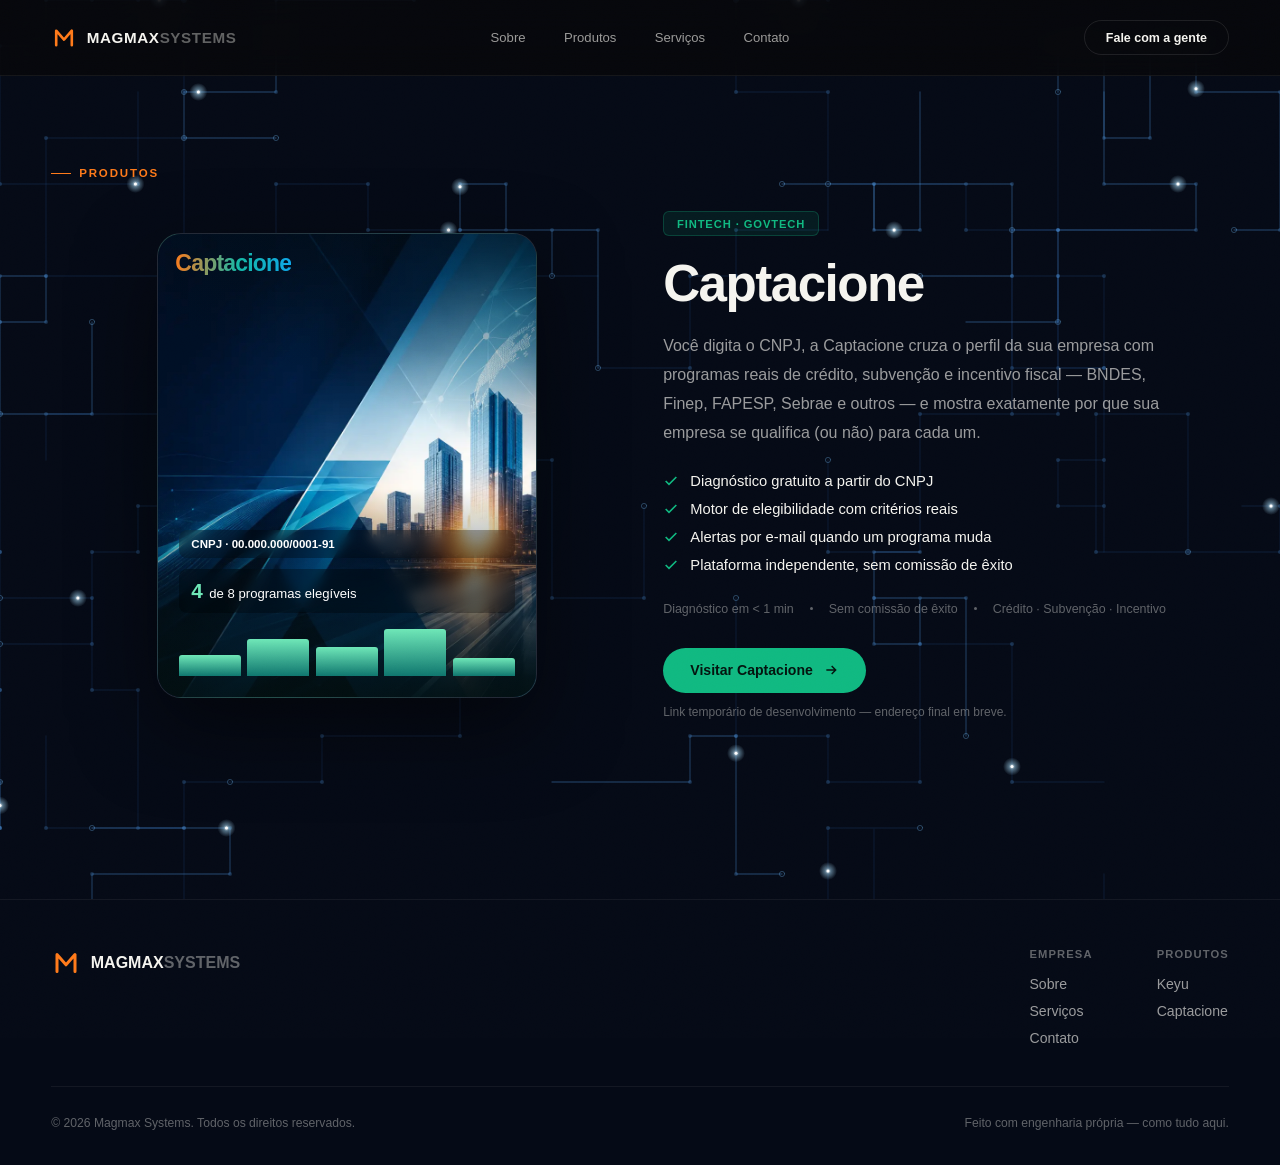
==== captacione.html @ 91e0796e "Adiciona camada de segurança: CSP e Referrer-Policy Content-Security-Policy restringe scripts/estilo" ====
<!DOCTYPE html>
<html lang="pt-BR">
<head>
<meta charset="UTF-8" />
<meta name="viewport" content="width=device-width, initial-scale=1.0" />
<title>Captacione — Magmax Systems</title>
<meta name="description" content="Captacione: descubra quanto dinheiro público sua empresa pode acessar a partir do CNPJ. Criada e operada pela Magmax Systems." />
<meta name="theme-color" content="#050a16" />
<meta http-equiv="Content-Security-Policy" content="default-src 'self'; script-src 'self'; style-src 'self' 'unsafe-inline' https://fonts.googleapis.com; font-src https://fonts.gstatic.com; img-src 'self' https://picsum.photos https://fastly.picsum.photos data:; connect-src 'self'; base-uri 'self'; object-src 'none'" />
<meta name="referrer" content="strict-origin-when-cross-origin" />
<link rel="canonical" href="https://magmax.dev.br/captacione.html" />

<meta property="og:type" content="website" />
<meta property="og:site_name" content="Magmax Systems" />
<meta property="og:locale" content="pt_BR" />
<meta property="og:url" content="https://magmax.dev.br/captacione.html" />
<meta property="og:title" content="Captacione — Magmax Systems" />
<meta property="og:description" content="Captacione: descubra quanto dinheiro público sua empresa pode acessar a partir do CNPJ. Criada e operada pela Magmax Systems." />
<meta property="og:image" content="https://magmax.dev.br/assets/hero-bg.webp" />
<meta name="twitter:card" content="summary_large_image" />

<link rel="icon" href="data:image/svg+xml,%3Csvg xmlns='http://www.w3.org/2000/svg' viewBox='0 0 100 100'%3E%3Crect width='100' height='100' rx='20' fill='%2308080a'/%3E%3Cpath d='M20 78V22l30 34 30-34v56' stroke='%23ff7a1a' stroke-width='9' fill='none' stroke-linecap='round' stroke-linejoin='round'/%3E%3C/svg%3E" />

<link rel="preconnect" href="https://fonts.googleapis.com" />
<link rel="preconnect" href="https://fonts.gstatic.com" crossorigin />
<link href="https://fonts.googleapis.com/css2?family=Inter:wght@300;400;500;600;700&family=Sora:wght@500;600;700;800;900&display=swap" rel="stylesheet" />

<link rel="stylesheet" href="css/style.css" />
</head>
<body>

<canvas id="circuitBg"></canvas>

<svg class="noise-defs" width="0" height="0">
  <filter id="grain"><feTurbulence type="fractalNoise" baseFrequency="0.85" numOctaves="2" stitchTiles="stitch"/></filter>
</svg>
<div class="grain" aria-hidden="true"></div>

<div class="cursor-dot" id="cursorDot"></div>
<div class="cursor-ring" id="cursorRing"></div>

<nav id="nav" class="nav-solid">
  <a href="index.html" class="nav-logo" data-cursor>
    <svg viewBox="0 0 100 100" width="26" height="26"><path d="M20 78V22l30 34 30-34v56" stroke="#ff7a1a" stroke-width="10" fill="none" stroke-linecap="round" stroke-linejoin="round"/></svg>
    <span>MAGMAX<em>SYSTEMS</em></span>
  </a>
  <div class="nav-links">
    <a href="sobre.html" data-cursor>Sobre</a>
    <a href="produtos.html" data-cursor>Produtos</a>
    <a href="servicos.html" data-cursor>Serviços</a>
    <a href="contato.html" data-cursor>Contato</a>
  </div>
  <a href="contato.html" class="nav-cta" data-cursor>Fale com a gente</a>
  <button class="nav-burger" id="navBurger" aria-label="Abrir menu">
    <span></span><span></span>
  </button>
</nav>

<div class="mobile-menu" id="mobileMenu">
  <a href="sobre.html" data-cursor>Sobre</a>
  <a href="produtos.html" data-cursor>Produtos</a>
  <a href="servicos.html" data-cursor>Serviços</a>
  <a href="contato.html" data-cursor>Contato</a>
</div>

<main>
  <section class="section products" style="padding-top:clamp(7rem,13vw,10rem)">
    <div class="section-inner" style="margin-bottom:1rem">
      <div class="sec-tag reveal"><a href="produtos.html" style="color:inherit" data-cursor>Produtos</a></div>
    </div>

    <article class="product-block alt" style="border-top:none;padding-top:0" id="captacione">
      <div class="section-inner product-grid">
        <div class="product-visual reveal">
          <div class="pv-glow capt-glow"></div>
          <div class="pv-card capt-card">
            <img src="assets/hero-bg.webp" alt="Captacione" />
            <div class="pv-overlay capt-overlay"></div>
            <span class="card-wordmark">Captacione</span>
            <div class="pv-ui capt-ui">
              <div class="pv-ui-top"><span>CNPJ · 00.000.000/0001-91</span></div>
              <div class="capt-result"><strong>4</strong> de 8 programas elegíveis<i></i></div>
              <div class="capt-bars"><b style="height:40%"></b><b style="height:70%"></b><b style="height:55%"></b><b style="height:90%"></b><b style="height:35%"></b></div>
            </div>
          </div>
        </div>
        <div class="product-copy reveal" style="transition-delay:.1s">
          <div class="product-tag capt-tag">Fintech · GovTech</div>
          <h3 class="product-title">Captacione</h3>
          <p class="product-desc">
            Você digita o CNPJ, a Captacione cruza o perfil da sua empresa com programas reais de crédito,
            subvenção e incentivo fiscal — BNDES, Finep, FAPESP, Sebrae e outros — e mostra exatamente por que
            sua empresa se qualifica (ou não) para cada um.
          </p>
          <ul class="product-features">
            <li><svg viewBox="0 0 24 24"><polyline points="20 6 9 17 4 12"/></svg>Diagnóstico gratuito a partir do CNPJ</li>
            <li><svg viewBox="0 0 24 24"><polyline points="20 6 9 17 4 12"/></svg>Motor de elegibilidade com critérios reais</li>
            <li><svg viewBox="0 0 24 24"><polyline points="20 6 9 17 4 12"/></svg>Alertas por e-mail quando um programa muda</li>
            <li><svg viewBox="0 0 24 24"><polyline points="20 6 9 17 4 12"/></svg>Plataforma independente, sem comissão de êxito</li>
          </ul>
          <div class="product-meta">
            <span>Diagnóstico em &lt; 1 min</span><i></i><span>Sem comissão de êxito</span><i></i><span>Crédito · Subvenção · Incentivo</span>
          </div>
          <a href="https://captacao-hazel.vercel.app" target="_blank" rel="noopener" class="btn btn-primary capt-btn" data-cursor>
            Visitar Captacione<svg viewBox="0 0 24 24"><path d="M5 12h14M13 6l6 6-6 6"/></svg>
          </a>
          <p style="font-size:.75rem;color:var(--ink-faint);margin-top:.8rem">Link temporário de desenvolvimento — endereço final em breve.</p>
        </div>
      </div>
    </article>
  </section>
</main>

<footer>
  <div class="footer-inner">
    <div class="footer-top">
      <a href="index.html" class="footer-logo" data-cursor>
        <svg viewBox="0 0 100 100" width="30" height="30"><path d="M20 78V22l30 34 30-34v56" stroke="#ff7a1a" stroke-width="10" fill="none" stroke-linecap="round" stroke-linejoin="round"/></svg>
        <span>MAGMAX<em>SYSTEMS</em></span>
      </a>
      <div class="footer-cols">
        <div class="footer-col">
          <h4>Empresa</h4>
          <a href="sobre.html" data-cursor>Sobre</a>
          <a href="servicos.html" data-cursor>Serviços</a>
          <a href="contato.html" data-cursor>Contato</a>
        </div>
        <div class="footer-col">
          <h4>Produtos</h4>
          <a href="keyu.html" data-cursor>Keyu</a>
          <a href="captacione.html" data-cursor>Captacione</a>
        </div>
      </div>
    </div>
    <div class="footer-bottom">
      <span>© 2026 Magmax Systems. Todos os direitos reservados.</span>
      <span>Feito com engenharia própria — como tudo aqui.</span>
    </div>
  </div>
</footer>

<script src="js/circuit.js"></script>
<script src="js/main.js"></script>
</body>
</html>
---- css/style.css ----
/* ============================================================
   MAGMAX SYSTEMS — design system
   ============================================================ */
*,*::before,*::after{box-sizing:border-box;margin:0;padding:0}

:root{
  --bg:        #050a16;
  --bg-soft:   #0b1220;
  --bg-raise:  #101a2c;
  --ink:       #f5f4ef;
  --ink-dim:   rgba(245,244,239,.62);
  --ink-faint: rgba(245,244,239,.38);
  --line:      rgba(245,244,239,.1);
  --line-soft: rgba(245,244,239,.06);

  --accent:      #ff7a1a;
  --accent-soft: rgba(255,122,26,.14);
  --accent-line: rgba(255,122,26,.35);

  --keyu:   #00aaff;
  --keyu2:  #7c3aed;
  --keyu3:  #38d4ff;

  --capt:   #10b981;
  --capt2:  #0f766e;

  --font-d: 'Sora', sans-serif;
  --font-b: 'Inter', sans-serif;
  --font-display: var(--font-d);

  --ease: cubic-bezier(.16,1,.3,1);
}

html{scroll-behavior:smooth}
body{
  position:relative;
  background:var(--bg);
  color:var(--ink);
  font-family:var(--font-b);
  font-weight:400;
  overflow-x:hidden;
  cursor:none;
}
@media(hover:none), (pointer:coarse){ body{cursor:auto} }

img{display:block;max-width:100%}
a{color:inherit;text-decoration:none}
ul{list-style:none}
button{font:inherit;background:none;border:none;color:inherit}
::selection{background:var(--accent);color:#0a0a0a}

/* ── fundo de circuito (canvas) ── */
#circuitBg{
  position:absolute;top:0;left:0;right:0;bottom:0;
  z-index:0;pointer-events:none;display:block;width:100%;height:100%;
}

/* ── film grain ── */
.noise-defs{position:absolute;width:0;height:0}
.grain{
  position:fixed;inset:-40px;z-index:9000;pointer-events:none;
  filter:url(#grain);opacity:.035;mix-blend-mode:overlay;
}

/* ── preloader ── */
.preloader{
  position:fixed;inset:0;z-index:10000;
  background:var(--bg);
  display:flex;flex-direction:column;align-items:center;justify-content:center;gap:1.4rem;
  transition:opacity .7s var(--ease), visibility .7s var(--ease);
}
.preloader.done{opacity:0;visibility:hidden;pointer-events:none}
.preloader-mark svg{animation:pulse 1.6s ease-in-out infinite}
@keyframes pulse{0%,100%{opacity:.4}50%{opacity:1}}
.preloader-word{
  font-family:var(--font-d);font-weight:800;letter-spacing:.08em;
  font-size:.85rem;color:var(--ink-dim);
}
.preloader-bar{width:220px;height:2px;background:var(--line);overflow:hidden;border-radius:2px}
.preloader-bar span{display:block;height:100%;width:0%;background:var(--accent);transition:width .3s ease-out}

/* ── custom cursor ── */
.cursor-dot,.cursor-ring{
  position:fixed;top:0;left:0;z-index:9500;pointer-events:none;
  border-radius:50%;transform:translate(-50%,-50%);
  opacity:0;transition:opacity .3s;
}
.cursor-dot.active,.cursor-ring.active{opacity:1}
.cursor-dot{width:6px;height:6px;background:var(--accent)}
.cursor-ring{
  width:34px;height:34px;border:1px solid rgba(255,122,26,.55);
  transition:width .25s var(--ease),height .25s var(--ease),border-color .25s;
}
.cursor-ring.hover{width:58px;height:58px;background:rgba(255,122,26,.08);border-color:var(--accent)}
@media(hover:none), (pointer:coarse){ .cursor-dot,.cursor-ring{display:none} }

/* ── nav ── */
nav{
  position:fixed;top:0;left:0;right:0;z-index:400;
  height:76px;display:flex;align-items:center;justify-content:space-between;
  padding:0 clamp(1.25rem,4vw,3.5rem);
  background:transparent;border-bottom:1px solid transparent;
  transition:background .4s,border-color .4s,backdrop-filter .4s;
}
nav.scrolled,nav.nav-solid{
  background:rgba(8,8,10,.82);backdrop-filter:blur(16px);
  border-bottom-color:var(--line-soft);
}
.nav-logo{display:flex;align-items:center;gap:.6rem}
.nav-logo span{font-family:var(--font-d);font-weight:800;font-size:.95rem;letter-spacing:.04em}
.nav-logo em{font-style:normal;color:var(--ink-faint);font-weight:600}
.nav-links{display:flex;gap:2.4rem;position:absolute;left:50%;transform:translateX(-50%)}
.nav-links a{font-size:.82rem;color:var(--ink-dim);font-weight:500;transition:color .2s;position:relative}
.nav-links a::after{content:'';position:absolute;left:0;bottom:-6px;width:0;height:1px;background:var(--accent);transition:width .25s var(--ease)}
.nav-links a:hover{color:var(--ink)}
.nav-links a:hover::after{width:100%}
.nav-cta{
  font-size:.78rem;font-weight:600;padding:.6rem 1.3rem;border-radius:999px;
  border:1px solid var(--line);transition:border-color .25s,background .25s;
}
.nav-cta:hover{border-color:var(--accent);background:var(--accent-soft)}
.nav-burger{display:none;flex-direction:column;gap:5px;width:26px;z-index:410}
.nav-burger span{display:block;height:1.5px;background:var(--ink);transition:transform .3s,opacity .3s}

.mobile-menu{
  position:fixed;inset:0;z-index:350;background:var(--bg);
  display:flex;flex-direction:column;align-items:flex-start;justify-content:center;gap:1.6rem;
  padding:0 2rem;
  transform:translateY(-100%);transition:transform .5s var(--ease);
}
.mobile-menu.open{transform:translateY(0)}
.mobile-menu a{font-family:var(--font-d);font-size:2.1rem;font-weight:800}

@media(max-width:860px){
  .nav-links,.nav-cta{display:none}
  .nav-burger{display:flex}
}

/* ── buttons ── */
.btn{
  display:inline-flex;align-items:center;gap:.6rem;
  padding:.9rem 1.7rem;border-radius:999px;
  font-size:.88rem;font-weight:600;white-space:nowrap;
  transition:transform .25s var(--ease),background .25s,border-color .25s,box-shadow .25s;
}
.btn svg{width:16px;height:16px;stroke:currentColor;stroke-width:2.2;fill:none;flex-shrink:0}
.btn-primary{background:var(--ink);color:#0a0a0a}
.btn-primary:hover{transform:translateY(-2px);box-shadow:0 10px 30px rgba(245,244,239,.15)}
.btn-ghost{border:1px solid var(--line);color:var(--ink)}
.btn-ghost:hover{border-color:var(--ink);transform:translateY(-2px)}
.btn-outline{border:1.5px solid var(--capt);color:var(--ink)}
.btn-outline:hover{background:rgba(16,185,129,.1);transform:translateY(-2px)}
.keyu-btn{background:var(--keyu);color:#fff}
.keyu-btn:hover{box-shadow:0 10px 34px rgba(0,170,255,.4)}
.capt-btn{background:var(--capt);color:#04140f;border-color:transparent}
.capt-btn:hover{box-shadow:0 10px 34px rgba(16,185,129,.4);background:var(--capt)}

/* ── section utilities ── */
.section{
  position:relative;
  padding:clamp(5rem,11vw,9rem) clamp(1.25rem,4vw,3.5rem) clamp(3rem,6vw,5rem);
}
.section-inner{max-width:1240px;margin:0 auto}

.sec-tag{
  display:inline-flex;align-items:center;gap:.5rem;
  font-size:.72rem;font-weight:700;letter-spacing:.16em;text-transform:uppercase;
  color:var(--accent);margin-bottom:1rem;
}
.sec-tag::before{content:'';width:20px;height:1.5px;background:var(--accent)}
.sec-title{
  font-family:var(--font-d);font-weight:800;letter-spacing:-.03em;line-height:1.08;
  font-size:clamp(2rem,4vw,3.1rem);margin-bottom:1.1rem;
}
.sec-sub{font-size:1.02rem;color:var(--ink-dim);line-height:1.7;max-width:520px}
.sec-text{font-size:1rem;color:var(--ink-dim);line-height:1.85;max-width:560px;margin-bottom:1.2rem}

/* ── reveal ── */
.reveal{opacity:0;transform:translateY(28px);transition:opacity .8s var(--ease),transform .8s var(--ease)}
.reveal.visible{opacity:1;transform:none}

/* ============================================================
   HERO — SCATTER FIELD (mural de imagens, hover para destacar)
   ============================================================ */
.scatter-hero{
  position:relative;height:100vh;min-height:560px;
  overflow:hidden;
}

.scatter-field{position:absolute;inset:0;z-index:1}

.scatter-tile{
  position:absolute;display:flex;flex-direction:column;
  transform:
    translate(calc(-50% + var(--px,0px)), calc(-50% + var(--py,0px)))
    rotate(var(--rot,0deg)) scale(.82);
  opacity:0;
  transition:transform .6s var(--ease) var(--d,0s), opacity .6s var(--ease) var(--d,0s);
  z-index:1;
  will-change:transform;
}
.scatter-hero.in .scatter-tile{
  opacity:1;
  transform:
    translate(calc(-50% + var(--px,0px)), calc(-50% + var(--py,0px)))
    rotate(var(--rot,0deg)) scale(1);
}

.tile-img{
  position:relative;display:block;width:100%;border-radius:6px;overflow:hidden;
  box-shadow:0 18px 40px rgba(0,0,0,.55);
  border:1px solid rgba(255,255,255,.08);
  transition:transform .4s var(--ease), box-shadow .4s var(--ease);
}
.tile-img img{
  width:100%;height:100%;object-fit:cover;display:block;
  filter:grayscale(85%) brightness(.42) contrast(1.05);
  transition:filter .4s var(--ease);
}
.scatter-tile.land .tile-img{aspect-ratio:3/2}
.scatter-tile.port .tile-img{aspect-ratio:3/4}

/* tiles com imagem de marca real (não estoque) — sem escurecer/dessaturar */
.scatter-tile.real .tile-img img{filter:none}
.scatter-tile.real:hover .tile-img img,.scatter-tile.real:focus-visible .tile-img img{filter:none}
.scatter-tile.real .tile-img{background:var(--bg-soft)}
.scatter-tile.real .card-wordmark{font-size:15px}

/* tiles sem foto — nome da seção em destaque, estilo wordmark */
.text-tile{
  display:flex;align-items:center;justify-content:center;padding:1rem;
  background:linear-gradient(155deg, var(--bg-raise) 0%, var(--bg-soft) 100%);
}
.tile-wordmark{
  display:inline-flex;align-items:center;text-align:center;
  font-family:var(--font-display),system-ui,sans-serif;
  font-weight:800;letter-spacing:-.03em;line-height:1.1;
  font-size:clamp(1.05rem,2.4vw,1.5rem);
  background:linear-gradient(95deg,var(--accent) 0,#14b8a6 55%,#0ea5e9 100%);
  -webkit-background-clip:text;background-clip:text;color:transparent;
}
.scatter-tile:hover .text-tile,.scatter-tile:focus-visible .text-tile{background:linear-gradient(155deg, #17233a 0%, var(--bg-raise) 100%)}

/* nome sempre visível abaixo da imagem — descrição só no hover */
.tile-cap{
  margin-top:.5rem;display:flex;flex-direction:column;align-items:center;gap:.1rem;
  text-align:center;white-space:nowrap;
}
.tile-name{
  font-family:var(--font-d);font-size:.74rem;font-weight:700;color:var(--ink-dim);
  letter-spacing:.01em;transition:color .25s;
}
.tile-desc{
  font-size:.62rem;color:var(--ink-faint);letter-spacing:.02em;
  max-height:0;opacity:0;overflow:hidden;transition:opacity .3s var(--ease), max-height .3s var(--ease);
}
.scatter-tile.small .tile-name{font-size:.66rem}

.scatter-tile:hover,.scatter-tile:focus-visible{z-index:20}
.scatter-tile:hover .tile-img,.scatter-tile:focus-visible .tile-img{
  transform:scale(1.08);
  box-shadow:0 26px 60px rgba(0,0,0,.7), 0 0 0 1.5px var(--accent);
}
.scatter-tile:hover .tile-img img,.scatter-tile:focus-visible .tile-img img{filter:grayscale(15%) brightness(.92) contrast(1.05)}
.scatter-tile:hover .tile-name,.scatter-tile:focus-visible .tile-name{color:var(--accent)}
.scatter-tile:hover .tile-desc,.scatter-tile:focus-visible .tile-desc{opacity:1;max-height:20px}

.scatter-center{
  position:absolute;top:50%;left:50%;transform:translate(-50%,-52%);z-index:5;
  display:flex;flex-direction:column;align-items:center;gap:1.5rem;
  text-align:center;pointer-events:none;
}
.scatter-center > *{pointer-events:auto}
.scatter-title{display:flex;flex-direction:column;align-items:center;gap:.55rem}
.st-main{
  font-family:var(--font-d);font-weight:800;letter-spacing:.02em;
  font-size:clamp(1.8rem,4.4vw,3.1rem);color:var(--ink);
  white-space:nowrap;
}
.st-sys{
  font-weight:600;letter-spacing:.04em;color:var(--ink-faint);
  font-size:.5em;vertical-align:middle;margin-left:.15em;
}
.st-sub{font-size:.78rem;font-weight:500;letter-spacing:.24em;color:var(--ink-dim)}

.scatter-corner{
  position:absolute;left:1.5rem;bottom:1.3rem;z-index:5;
  font-size:.65rem;letter-spacing:.04em;color:rgba(245,244,239,.28);
}

/* ── posições (desktop) — 6 cards reais: Keyu, Captacione, Empresa, Contato, Produtos, Serviços.
   Larguras e margens calculadas para caber inteiras a partir de ~1200px de largura. ── */
.scatter-field > a:nth-child(1){top:17%;left:14%; width:150px; --rot:-5deg; --d:.02s}
.scatter-field > a:nth-child(2){top:17%;left:78%; width:240px; --rot:4deg;  --d:.05s}
.scatter-field > a:nth-child(3){top:52%;left:14%; width:200px; --rot:-3deg; --d:.08s}
.scatter-field > a:nth-child(4){top:52%;left:86%; width:200px; --rot:3deg;  --d:.03s}
.scatter-field > a:nth-child(5){top:80%;left:22%; width:210px; --rot:-4deg; --d:.06s}
.scatter-field > a:nth-child(6){top:80%;left:70%; width:210px; --rot:4deg;  --d:.04s}

/* ── posições (mobile) — 2 linhas de cards, título no meio, depois o resto.
   O espaço em torno do título fica de propósito mais largo para caber novos
   cards conforme forem sendo adicionados. ── */
@media(max-width:700px){
  .scatter-hero{height:auto;min-height:800px}

  .scatter-field > a:nth-child(n){width:clamp(120px,38vw,180px)}
  .scatter-field > a.port{width:clamp(100px,30vw,150px)}

  /* linhas 1-2: primeiro os cards (linha 1 mais abaixo — o card do Keyu, em
     modo retrato, é o mais alto do mural e precisa de folga acima) */
  .scatter-field > a:nth-child(1){top:18%;left:25%; --rot:-4deg}
  .scatter-field > a:nth-child(2){top:18%;left:75%; --rot:3deg}
  .scatter-field > a:nth-child(3){top:43%;left:25%; --rot:-3deg}
  .scatter-field > a:nth-child(4){top:43%;left:75%; --rot:3deg}

  /* título fica no meio do espaço livre (~58%–72%) */

  /* linha 3: o resto dos cards */
  .scatter-field > a:nth-child(5){top:86%;left:25%; --rot:-4deg}
  .scatter-field > a:nth-child(6){top:86%;left:75%; --rot:3deg}

  .tile-name{font-size:.68rem}
  .tile-desc{display:none}
  .scatter-corner{display:none}

  .scatter-center{position:absolute;top:65%;transform:translate(-50%,-50%)}
  .st-sub{letter-spacing:.16em;font-size:.68rem}
}

/* ============================================================
   ABOUT
   ============================================================ */
.about-grid{display:grid;grid-template-columns:.85fr 1.15fr;gap:5rem;align-items:center}
.about-media{position:relative;border-radius:18px;overflow:hidden;aspect-ratio:4/5}
.about-media img{width:100%;height:100%;object-fit:cover;filter:grayscale(55%) contrast(1.05) brightness(.85)}
.about-media-frame{position:absolute;inset:14px;border:1px solid rgba(255,122,26,.35);border-radius:10px;pointer-events:none}
.about-stats{display:flex;gap:2rem;flex-wrap:wrap;margin-top:2.2rem;padding-top:2rem;border-top:1px solid var(--line-soft)}
.astat strong{display:block;font-family:var(--font-d);font-size:1.5rem;font-weight:800;color:var(--ink);margin-bottom:.3rem}
.astat span{font-size:.76rem;color:var(--ink-faint);line-height:1.4}

@media(max-width:860px){
  .about-grid{grid-template-columns:1fr;gap:2.5rem}
  .about-media{aspect-ratio:16/10}
}

/* ============================================================
   PRODUCTS
   ============================================================ */
.products-head{margin-bottom:1rem;text-align:center}
.products-head .sec-tag{justify-content:center}
.products-head .sec-tag::before{display:none}
.products-head .sec-title{margin-left:auto;margin-right:auto}
.products-head .sec-sub{margin:0 auto}

.product-block{padding:clamp(4rem,8vw,6.5rem) clamp(1.25rem,4vw,3.5rem);border-top:1px solid var(--line-soft)}
.product-grid{display:grid;grid-template-columns:1fr .95fr;gap:4.5rem;align-items:center}
.product-block.alt .product-grid{grid-template-columns:.95fr 1fr}
.product-block.alt .product-copy{order:2}
.product-block.alt .product-visual{order:1}

.product-num{
  font-family:var(--font-d);font-size:.85rem;font-weight:800;color:var(--ink-faint);
  letter-spacing:.1em;margin-bottom:1rem;
}
.product-tag{
  display:inline-block;font-size:.7rem;font-weight:700;letter-spacing:.08em;text-transform:uppercase;
  padding:.35rem .8rem;border-radius:6px;margin-bottom:1.1rem;
}
.keyu-tag{color:var(--keyu3);background:rgba(0,170,255,.12);border:1px solid rgba(0,170,255,.25)}
.capt-tag{color:var(--capt);background:rgba(16,185,129,.1);border:1px solid rgba(16,185,129,.25)}

.product-title{font-family:var(--font-d);font-weight:900;font-size:clamp(2.2rem,4vw,3.4rem);letter-spacing:-.03em;margin-bottom:1.2rem}
.product-desc{font-size:1rem;color:var(--ink-dim);line-height:1.8;max-width:520px;margin-bottom:1.6rem}
.product-features{display:flex;flex-direction:column;gap:.75rem;margin-bottom:1.8rem}
.product-features li{display:flex;align-items:center;gap:.7rem;font-size:.92rem;color:var(--ink)}
.product-features svg{width:16px;height:16px;stroke-width:2.4;fill:none;flex-shrink:0}
#keyu .product-features svg{stroke:var(--keyu3)}
#captacione .product-features svg{stroke:var(--capt)}
.product-meta{display:flex;align-items:center;gap:1rem;flex-wrap:wrap;font-size:.78rem;color:var(--ink-faint);margin-bottom:2rem}
.product-meta i{width:3px;height:3px;border-radius:50%;background:var(--ink-faint)}

/* product visual card */
.product-visual{position:relative;display:flex;align-items:center;justify-content:center}
.pv-glow{position:absolute;width:60%;height:60%;border-radius:50%;filter:blur(70px);opacity:.5}
.keyu-glow{background:radial-gradient(circle,rgba(0,170,255,.5),transparent 70%)}
.capt-glow{background:radial-gradient(circle,rgba(16,185,129,.45),transparent 70%)}
.pv-card{
  position:relative;z-index:1;width:100%;max-width:380px;aspect-ratio:9/11;
  border-radius:24px;overflow:hidden;border:1px solid var(--line);
  box-shadow:0 30px 80px rgba(0,0,0,.5);
}
.pv-card.keyu-card{
  background:
    radial-gradient(ellipse at 30% 15%, rgba(0,110,230,.4), transparent 60%),
    radial-gradient(ellipse at 75% 85%, rgba(120,40,200,.35), transparent 60%),
    var(--bg-soft);
}
.pv-card.capt-card{
  background:
    radial-gradient(ellipse at 30% 15%, rgba(16,185,129,.3), transparent 60%),
    radial-gradient(ellipse at 75% 85%, rgba(15,118,110,.35), transparent 60%),
    var(--bg-soft);
}
.pv-card img{width:100%;height:100%;object-fit:cover}
.pv-overlay{position:absolute;inset:0}
.keyu-overlay{background:linear-gradient(180deg,transparent 0%,transparent 58%,rgba(1,9,22,.5) 80%,rgba(1,9,22,.88) 100%)}
.capt-overlay{
  background:
    linear-gradient(200deg,rgba(2,10,8,.55) 0%,transparent 38%),
    linear-gradient(180deg,transparent 55%,rgba(2,14,12,.55) 80%,rgba(2,14,12,.85) 100%);
}

/* selo com o nome, sobre imagens sem marca própria (ex: Captacione) */
.card-wordmark{
  position:absolute;top:1.1rem;left:1.1rem;z-index:2;
  display:inline-flex;align-items:center;
  font-family:var(--font-display),system-ui,sans-serif;
  font-weight:800;font-size:23px;letter-spacing:-.035em;line-height:1;
  background:linear-gradient(95deg,var(--accent) 0,#14b8a6 55%,#0ea5e9 100%);
  -webkit-background-clip:text;background-clip:text;color:transparent;
  transition:opacity .15s;
}

.pv-ui{position:absolute;left:1.3rem;right:1.3rem;bottom:1.3rem;z-index:2;color:#fff}
.pv-ui-top{display:flex;justify-content:space-between;align-items:center;font-size:.72rem;font-weight:600;background:rgba(0,0,0,.3);backdrop-filter:blur(6px);padding:.5rem .8rem;border-radius:8px;margin-bottom:.7rem}
.pv-hearts{letter-spacing:2px}
.pv-ui-xp-label{font-size:.7rem;opacity:.85;margin-bottom:.3rem}
.pv-ui-xp-track{height:5px;background:rgba(255,255,255,.18);border-radius:99px;overflow:hidden}
.pv-ui-xp-track i{display:block;height:100%;background:linear-gradient(90deg,var(--keyu),var(--keyu3))}

.capt-result{display:flex;align-items:baseline;gap:.4rem;font-size:.82rem;background:rgba(0,0,0,.3);backdrop-filter:blur(6px);padding:.6rem .8rem;border-radius:8px;margin-bottom:.7rem}
.capt-result strong{font-family:var(--font-d);font-size:1.3rem;color:#6ee7b7}
.capt-bars{display:flex;align-items:flex-end;gap:.4rem;height:52px}
.capt-bars b{flex:1;background:linear-gradient(180deg,#6ee7b7,#0f766e);border-radius:3px 3px 0 0}

@media(max-width:900px){
  .product-grid,.product-block.alt .product-grid{grid-template-columns:1fr;gap:3rem}
  .product-block.alt .product-copy,.product-block.alt .product-visual{order:initial}
}

/* ── hub de produtos (produtos.html) ── */
.products-hub-grid{display:grid;grid-template-columns:1fr 1fr;gap:1.75rem;margin-top:3.5rem}
.hub-card{
  display:block;border-radius:20px;overflow:hidden;
  border:1px solid var(--line-soft);background:var(--bg-soft);
  transition:transform .35s var(--ease),border-color .35s var(--ease);
}
.hub-card:hover{transform:translateY(-6px);border-color:var(--accent-line)}
.hub-card-visual{position:relative;aspect-ratio:16/10;overflow:hidden;background:var(--bg-soft)}
.hub-card-visual img{
  width:100%;height:100%;object-fit:cover;
  transition:transform .5s var(--ease);
}
.hub-card:hover .hub-card-visual img{transform:scale(1.07)}
.hub-card-body{padding:1.8rem}
.hub-card-body h3{font-family:var(--font-d);font-size:1.6rem;font-weight:900;letter-spacing:-.02em;margin:.7rem 0 .7rem}
.hub-card-body p{font-size:.88rem;color:var(--ink-dim);line-height:1.7;margin-bottom:1.3rem}
.hub-card-cta{display:inline-flex;align-items:center;gap:.5rem;font-size:.85rem;font-weight:700;color:var(--ink)}
.hub-card-cta svg{width:15px;height:15px;stroke:currentColor;stroke-width:2.2;fill:none;transition:transform .25s var(--ease)}
.hub-card:hover .hub-card-cta svg{transform:translateX(4px)}

@media(max-width:760px){
  .products-hub-grid{grid-template-columns:1fr}
}

/* ============================================================
   SERVICES
   ============================================================ */
.services-head{text-align:center;margin-bottom:3.5rem}
.services-head .sec-tag{justify-content:center}
.services-head .sec-tag::before{display:none}
.services-head .sec-title,.services-head .sec-sub{margin-left:auto;margin-right:auto}

.services-grid{display:grid;grid-template-columns:repeat(3,1fr);gap:1.25rem}
.scard{
  padding:2.2rem 1.8rem;border-radius:16px;border:1px solid var(--line-soft);
  background:var(--bg-soft);transition:border-color .3s,transform .3s;
}
.scard:hover{border-color:var(--accent-line);transform:translateY(-4px)}
.scard-icon{
  width:46px;height:46px;border-radius:11px;display:flex;align-items:center;justify-content:center;
  background:var(--accent-soft);border:1px solid var(--accent-line);margin-bottom:1.4rem;
}
.scard-icon svg{width:21px;height:21px;stroke:var(--accent);stroke-width:1.7;fill:none}
.scard h3{font-family:var(--font-d);font-size:1.05rem;font-weight:700;margin-bottom:.55rem}
.scard p{font-size:.87rem;color:var(--ink-dim);line-height:1.6}

@media(max-width:860px){ .services-grid{grid-template-columns:1fr 1fr} }
@media(max-width:560px){ .services-grid{grid-template-columns:1fr} }

/* ============================================================
   QUOTE
   ============================================================ */
.quote-section{
  position:relative;min-height:60vh;display:flex;align-items:center;justify-content:center;
  padding:5rem 1.5rem;overflow:hidden;
}
.quote-bg{position:absolute;inset:0;z-index:0}
.quote-bg img{width:100%;height:100%;object-fit:cover;filter:grayscale(80%) brightness(.35)}
.quote-overlay{position:absolute;inset:0;z-index:1;background:linear-gradient(180deg,rgba(8,8,10,.7),rgba(8,8,10,.85))}
blockquote{
  position:relative;z-index:2;max-width:820px;text-align:center;
  font-family:var(--font-d);font-weight:700;letter-spacing:-.02em;line-height:1.35;
  font-size:clamp(1.5rem,3.4vw,2.5rem);color:var(--ink);
}
blockquote span{color:var(--accent)}
blockquote cite{display:block;margin-top:2rem;font-style:normal;font-size:.78rem;letter-spacing:.14em;text-transform:uppercase;color:var(--ink-faint);font-weight:600}

/* ============================================================
   CONTACT
   ============================================================ */
.contact-grid{display:grid;grid-template-columns:1fr 1fr;gap:4.5rem}
.contact-info{margin-top:2.2rem;display:flex;flex-direction:column;gap:1.6rem}
.contact-info > a{
  font-family:var(--font-d);font-size:1.3rem;font-weight:700;
  border-bottom:1px solid var(--line);padding-bottom:.6rem;width:fit-content;
  transition:color .2s,border-color .2s;
}
.contact-info > a:hover{color:var(--accent);border-color:var(--accent)}
.contact-social{display:flex;gap:.9rem}
.contact-social a{
  width:40px;height:40px;border-radius:50%;border:1px solid var(--line);
  display:flex;align-items:center;justify-content:center;transition:border-color .2s,background .2s;
}
.contact-social a:hover{border-color:var(--accent);background:var(--accent-soft)}
.contact-social svg{width:17px;height:17px;stroke:var(--ink);stroke-width:1.8;fill:none}

.contact-form{display:flex;flex-direction:column;gap:1.2rem}
.cf-row label{display:block;font-size:.74rem;font-weight:600;letter-spacing:.06em;text-transform:uppercase;color:var(--ink-faint);margin-bottom:.5rem}
.cf-row input,.cf-row textarea{
  width:100%;background:var(--bg-soft);border:1px solid var(--line);border-radius:10px;
  padding:.85rem 1.1rem;color:var(--ink);font-family:inherit;font-size:.92rem;outline:none;
  transition:border-color .2s;resize:vertical;
}
.cf-row textarea{min-height:120px}
.cf-row input:focus,.cf-row textarea:focus{border-color:var(--accent)}
.contact-form .btn{align-self:flex-start;margin-top:.4rem}

@media(max-width:860px){ .contact-grid{grid-template-columns:1fr;gap:3rem} }

/* ============================================================
   FOOTER
   ============================================================ */
footer{position:relative;z-index:1;border-top:1px solid var(--line-soft);padding:3rem clamp(1.25rem,4vw,3.5rem) 2.2rem;background:var(--bg)}
.footer-inner{max-width:1240px;margin:0 auto}
.footer-top{display:flex;justify-content:space-between;align-items:flex-start;flex-wrap:wrap;gap:3rem;padding-bottom:2.5rem;border-bottom:1px solid var(--line-soft)}
.footer-logo{display:flex;align-items:center;gap:.6rem}
.footer-logo span{font-family:var(--font-d);font-weight:800;font-size:1rem}
.footer-logo em{font-style:normal;color:var(--ink-faint);font-weight:600}
.footer-cols{display:flex;gap:4rem}
.footer-col{display:flex;flex-direction:column;gap:.7rem}
.footer-col h4{font-size:.7rem;letter-spacing:.1em;text-transform:uppercase;color:var(--ink-faint);margin-bottom:.3rem}
.footer-col a{font-size:.88rem;color:var(--ink-dim);transition:color .2s}
.footer-col a:hover{color:var(--ink)}
.footer-bottom{display:flex;justify-content:space-between;flex-wrap:wrap;gap:.6rem;padding-top:1.8rem;font-size:.76rem;color:var(--ink-faint)}
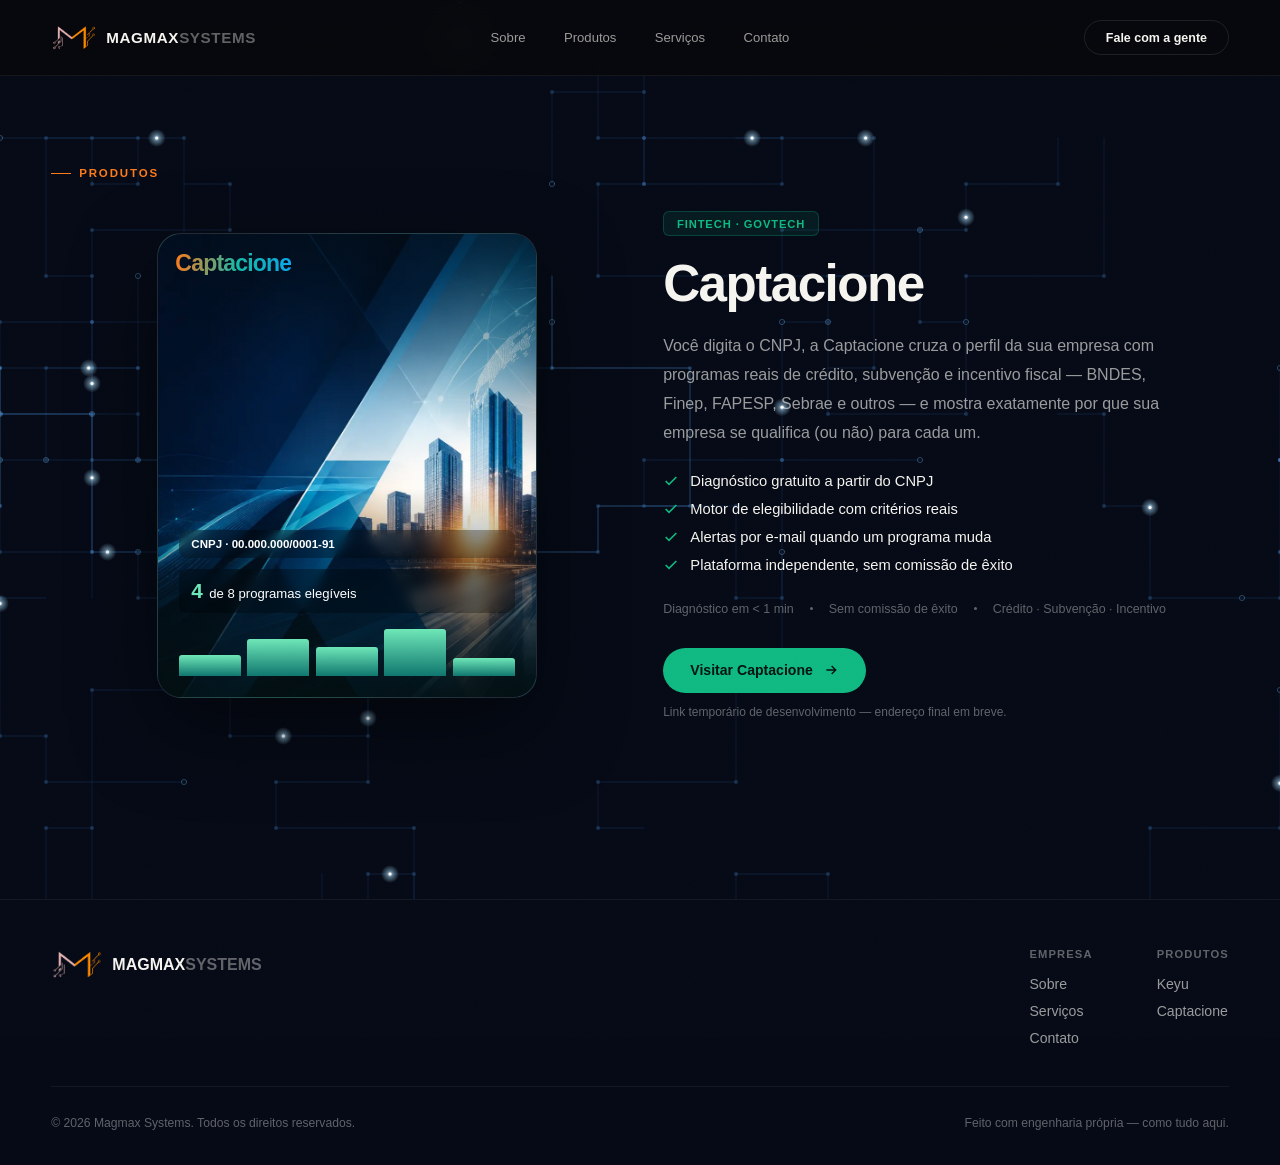
==== commit c88c1d08: "Adiciona logo oficial da Magmax Systems no site Substitui o ícone SVG placeholder pelo ícone e logo " ====
--- a/captacione.html
+++ b/captacione.html
@@ -19,7 +19,7 @@
 <meta property="og:image" content="https://magmax.dev.br/assets/hero-bg.webp" />
 <meta name="twitter:card" content="summary_large_image" />
 
-<link rel="icon" href="data:image/svg+xml,%3Csvg xmlns='http://www.w3.org/2000/svg' viewBox='0 0 100 100'%3E%3Crect width='100' height='100' rx='20' fill='%2308080a'/%3E%3Cpath d='M20 78V22l30 34 30-34v56' stroke='%23ff7a1a' stroke-width='9' fill='none' stroke-linecap='round' stroke-linejoin='round'/%3E%3C/svg%3E" />
+<link rel="icon" type="image/png" href="assets/Logo/icone.png" />
 
 <link rel="preconnect" href="https://fonts.googleapis.com" />
 <link rel="preconnect" href="https://fonts.gstatic.com" crossorigin />
@@ -41,7 +41,7 @@
 
 <nav id="nav" class="nav-solid">
   <a href="index.html" class="nav-logo" data-cursor>
-    <svg viewBox="0 0 100 100" width="26" height="26"><path d="M20 78V22l30 34 30-34v56" stroke="#ff7a1a" stroke-width="10" fill="none" stroke-linecap="round" stroke-linejoin="round"/></svg>
+    <img src="assets/Logo/icone.png" alt="Magmax Systems" width="26" height="26" />
     <span>MAGMAX<em>SYSTEMS</em></span>
   </a>
   <div class="nav-links">
@@ -115,7 +115,7 @@
   <div class="footer-inner">
     <div class="footer-top">
       <a href="index.html" class="footer-logo" data-cursor>
-        <svg viewBox="0 0 100 100" width="30" height="30"><path d="M20 78V22l30 34 30-34v56" stroke="#ff7a1a" stroke-width="10" fill="none" stroke-linecap="round" stroke-linejoin="round"/></svg>
+        <img src="assets/Logo/icone.png" alt="Magmax Systems" width="30" height="30" />
         <span>MAGMAX<em>SYSTEMS</em></span>
       </a>
       <div class="footer-cols">
--- a/css/style.css
+++ b/css/style.css
@@ -70,7 +70,8 @@
   transition:opacity .7s var(--ease), visibility .7s var(--ease);
 }
 .preloader.done{opacity:0;visibility:hidden;pointer-events:none}
-.preloader-mark svg{animation:pulse 1.6s ease-in-out infinite}
+.preloader-mark svg,.preloader-mark img{animation:pulse 1.6s ease-in-out infinite}
+.preloader-mark img{height:46px;width:auto;display:block}
 @keyframes pulse{0%,100%{opacity:.4}50%{opacity:1}}
 .preloader-word{
   font-family:var(--font-d);font-weight:800;letter-spacing:.08em;
@@ -107,6 +108,7 @@
   border-bottom-color:var(--line-soft);
 }
 .nav-logo{display:flex;align-items:center;gap:.6rem}
+.nav-logo img{height:30px;width:auto;display:block}
 .nav-logo span{font-family:var(--font-d);font-weight:800;font-size:.95rem;letter-spacing:.04em}
 .nav-logo em{font-style:normal;color:var(--ink-faint);font-weight:600}
 .nav-links{display:flex;gap:2.4rem;position:absolute;left:50%;transform:translateX(-50%)}
@@ -545,6 +547,7 @@
 .footer-inner{max-width:1240px;margin:0 auto}
 .footer-top{display:flex;justify-content:space-between;align-items:flex-start;flex-wrap:wrap;gap:3rem;padding-bottom:2.5rem;border-bottom:1px solid var(--line-soft)}
 .footer-logo{display:flex;align-items:center;gap:.6rem}
+.footer-logo img{height:34px;width:auto;display:block}
 .footer-logo span{font-family:var(--font-d);font-weight:800;font-size:1rem}
 .footer-logo em{font-style:normal;color:var(--ink-faint);font-weight:600}
 .footer-cols{display:flex;gap:4rem}
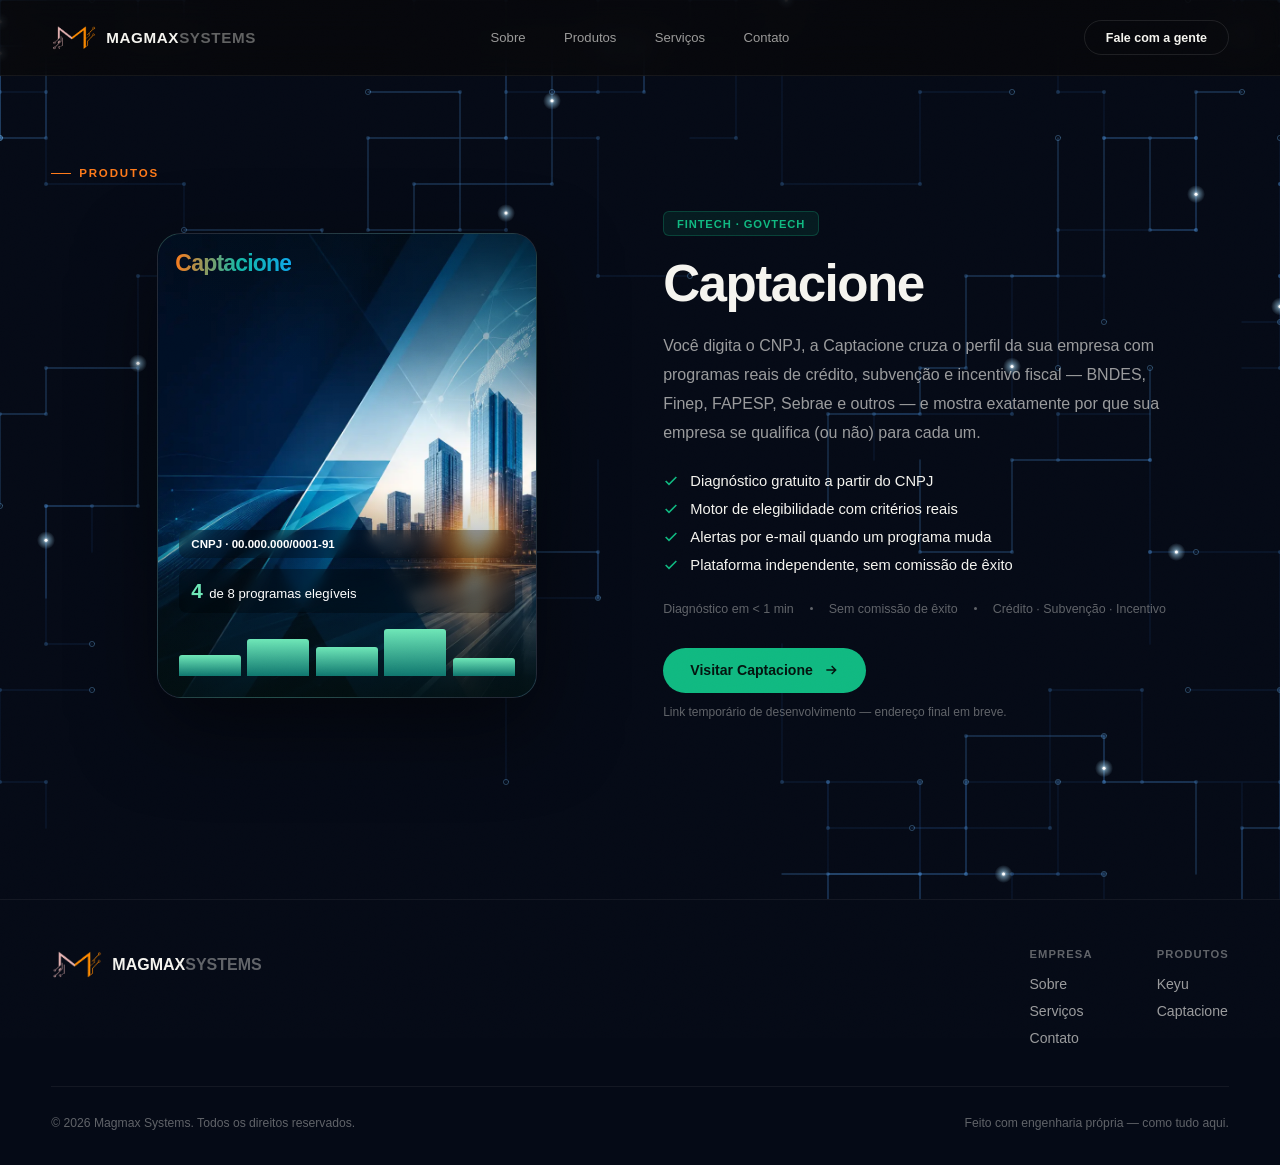
==== commit 648d02dc: "Corrige link do logo para apontar para a URL raiz O logo no menu e no rodapé linkava para index.html" ====
--- a/captacione.html
+++ b/captacione.html
@@ -40,7 +40,7 @@
 <div class="cursor-ring" id="cursorRing"></div>
 
 <nav id="nav" class="nav-solid">
-  <a href="index.html" class="nav-logo" data-cursor>
+  <a href="/" class="nav-logo" data-cursor>
     <img src="assets/Logo/icone.png" alt="Magmax Systems" width="26" height="26" />
     <span>MAGMAX<em>SYSTEMS</em></span>
   </a>
@@ -114,7 +114,7 @@
 <footer>
   <div class="footer-inner">
     <div class="footer-top">
-      <a href="index.html" class="footer-logo" data-cursor>
+      <a href="/" class="footer-logo" data-cursor>
         <img src="assets/Logo/icone.png" alt="Magmax Systems" width="30" height="30" />
         <span>MAGMAX<em>SYSTEMS</em></span>
       </a>
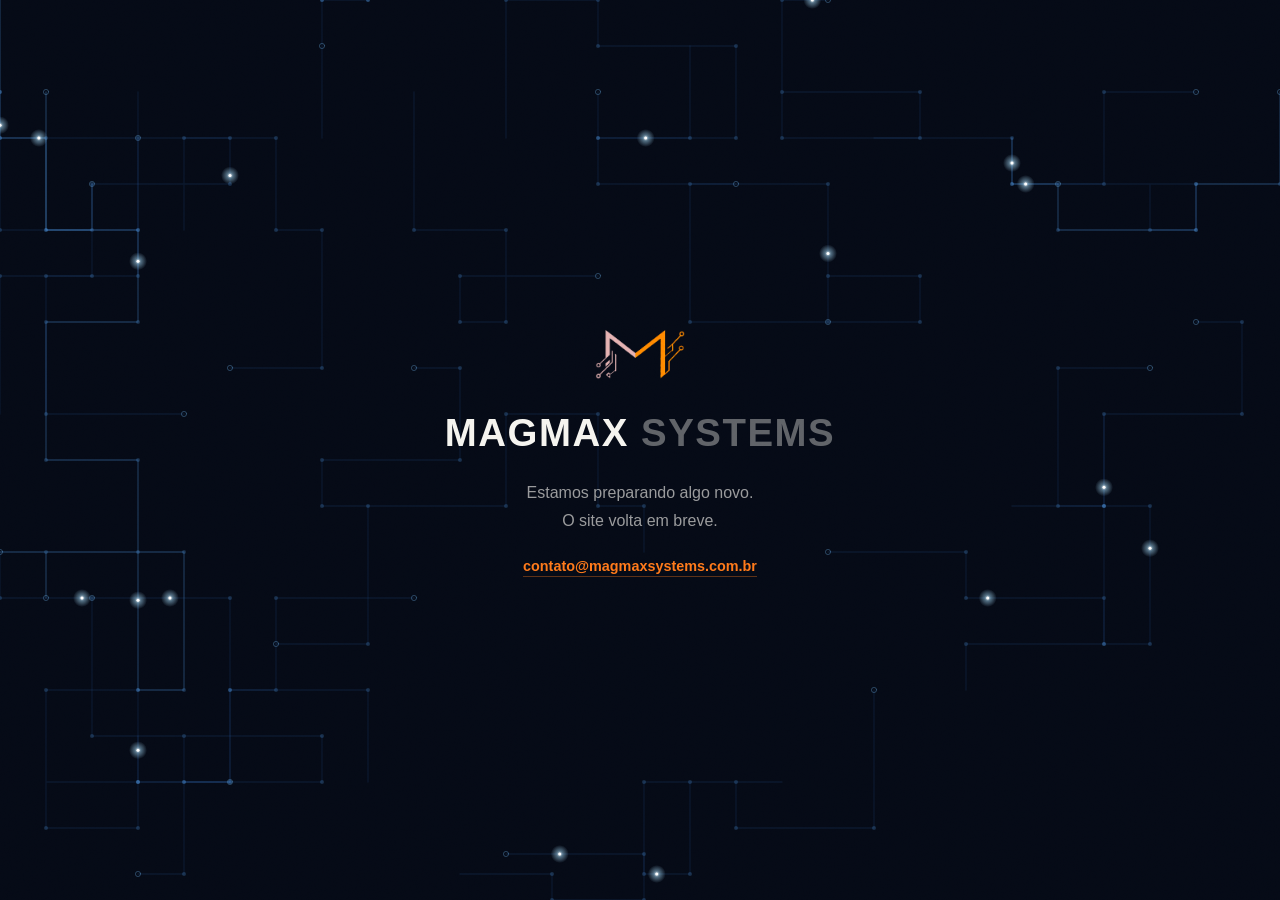
==== commit 6962986f: "Ativa página de manutenção temporária no site O site ainda não está pronto para lançamento. index.ht" ====
--- a/captacione.html
+++ b/captacione.html
@@ -3,6 +3,8 @@
 <head>
 <meta charset="UTF-8" />
 <meta name="viewport" content="width=device-width, initial-scale=1.0" />
+<meta http-equiv="refresh" content="0; url=/" />
+<meta name="robots" content="noindex, nofollow" />
 <title>Captacione — Magmax Systems</title>
 <meta name="description" content="Captacione: descubra quanto dinheiro público sua empresa pode acessar a partir do CNPJ. Criada e operada pela Magmax Systems." />
 <meta name="theme-color" content="#050a16" />
--- a/css/style.css
+++ b/css/style.css
@@ -556,3 +556,15 @@
 .footer-col a{font-size:.88rem;color:var(--ink-dim);transition:color .2s}
 .footer-col a:hover{color:var(--ink)}
 .footer-bottom{display:flex;justify-content:space-between;flex-wrap:wrap;gap:.6rem;padding-top:1.8rem;font-size:.76rem;color:var(--ink-faint)}
+
+/* ============================================================
+   MANUTENÇÃO (temporário)
+   ============================================================ */
+.maintenance{position:relative;z-index:1;min-height:100vh;display:flex;align-items:center;justify-content:center;text-align:center;padding:2rem}
+.maintenance-inner{display:flex;flex-direction:column;align-items:center;gap:1.5rem;max-width:560px}
+.maintenance-logo{height:64px;width:auto}
+.maintenance-title{font-family:var(--font-d);font-weight:800;font-size:clamp(1.6rem,4vw,2.4rem);letter-spacing:.04em}
+.maintenance-title span{color:var(--ink-faint);font-weight:600}
+.maintenance-text{color:var(--ink-dim);font-size:1rem;line-height:1.7}
+.maintenance-contact{font-size:.9rem;font-weight:600;color:var(--accent);border-bottom:1px solid var(--accent-line);padding-bottom:2px;transition:opacity .2s}
+.maintenance-contact:hover{opacity:.8}
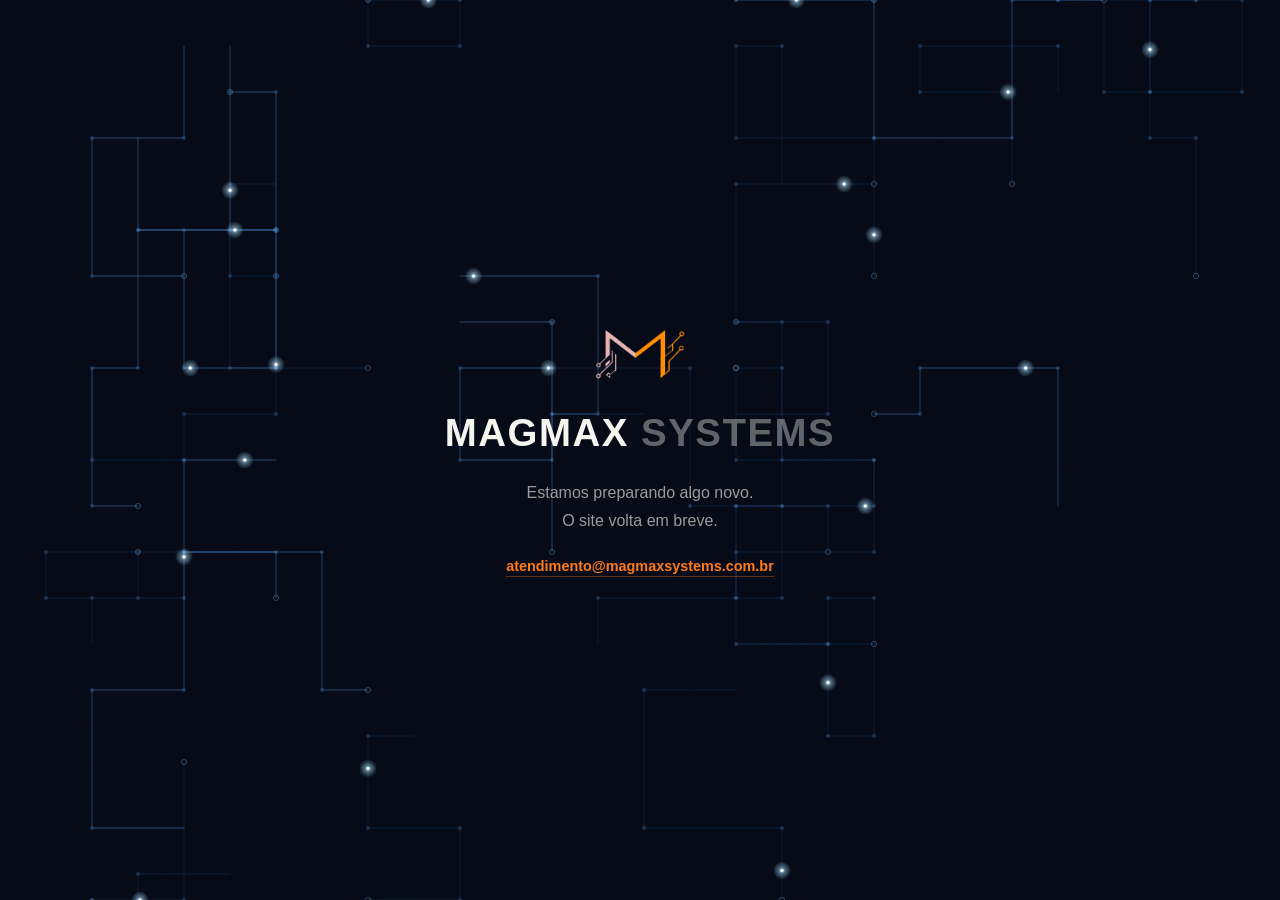
==== commit a5af4f1f: "Migra o domínio do site para magmaxsystems.com.br Troca magmax.dev.br por magmaxsystems.com.br em CN" ====
--- a/captacione.html
+++ b/captacione.html
@@ -10,15 +10,15 @@
 <meta name="theme-color" content="#050a16" />
 <meta http-equiv="Content-Security-Policy" content="default-src 'self'; script-src 'self'; style-src 'self' 'unsafe-inline' https://fonts.googleapis.com; font-src https://fonts.gstatic.com; img-src 'self' https://picsum.photos https://fastly.picsum.photos data:; connect-src 'self'; base-uri 'self'; object-src 'none'" />
 <meta name="referrer" content="strict-origin-when-cross-origin" />
-<link rel="canonical" href="https://magmax.dev.br/captacione.html" />
+<link rel="canonical" href="https://magmaxsystems.com.br/captacione.html" />
 
 <meta property="og:type" content="website" />
 <meta property="og:site_name" content="Magmax Systems" />
 <meta property="og:locale" content="pt_BR" />
-<meta property="og:url" content="https://magmax.dev.br/captacione.html" />
+<meta property="og:url" content="https://magmaxsystems.com.br/captacione.html" />
 <meta property="og:title" content="Captacione — Magmax Systems" />
 <meta property="og:description" content="Captacione: descubra quanto dinheiro público sua empresa pode acessar a partir do CNPJ. Criada e operada pela Magmax Systems." />
-<meta property="og:image" content="https://magmax.dev.br/assets/hero-bg.webp" />
+<meta property="og:image" content="https://magmaxsystems.com.br/assets/hero-bg.webp" />
 <meta name="twitter:card" content="summary_large_image" />
 
 <link rel="icon" type="image/png" href="assets/Logo/icone.png" />
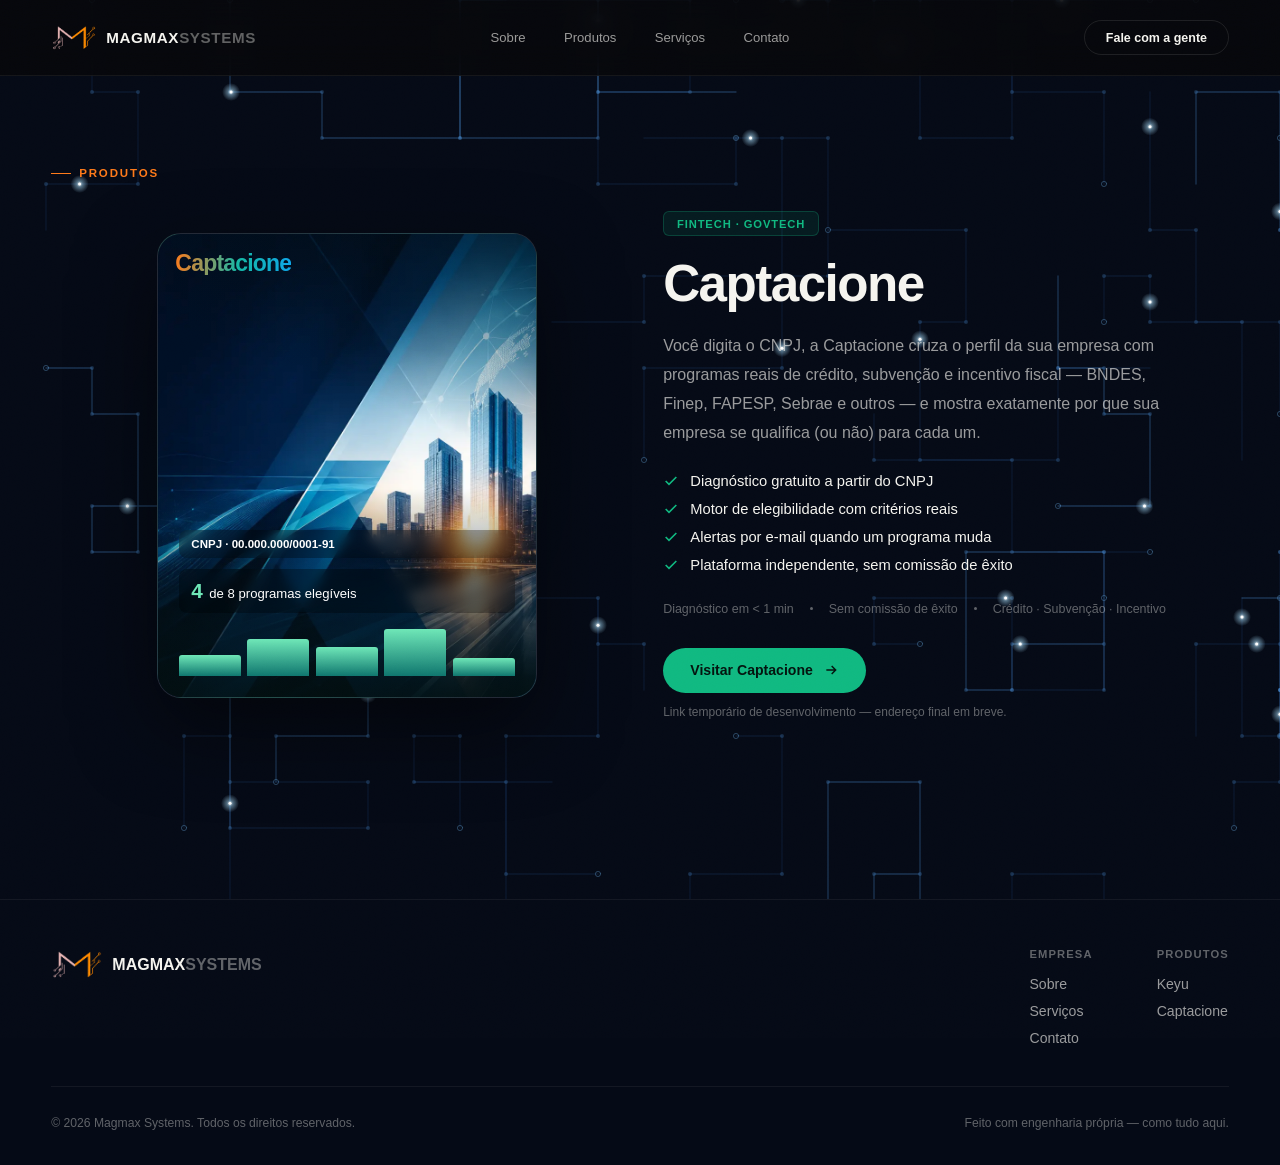
==== commit 62cf8a83: "Remove página de manutenção e libera indexação do site Restaura a home (mural de produtos) e remove " ====
--- a/captacione.html
+++ b/captacione.html
@@ -3,8 +3,6 @@
 <head>
 <meta charset="UTF-8" />
 <meta name="viewport" content="width=device-width, initial-scale=1.0" />
-<meta http-equiv="refresh" content="0; url=/" />
-<meta name="robots" content="noindex, nofollow" />
 <title>Captacione — Magmax Systems</title>
 <meta name="description" content="Captacione: descubra quanto dinheiro público sua empresa pode acessar a partir do CNPJ. Criada e operada pela Magmax Systems." />
 <meta name="theme-color" content="#050a16" />
--- a/css/style.css
+++ b/css/style.css
@@ -556,15 +556,3 @@
 .footer-col a{font-size:.88rem;color:var(--ink-dim);transition:color .2s}
 .footer-col a:hover{color:var(--ink)}
 .footer-bottom{display:flex;justify-content:space-between;flex-wrap:wrap;gap:.6rem;padding-top:1.8rem;font-size:.76rem;color:var(--ink-faint)}
-
-/* ============================================================
-   MANUTENÇÃO (temporário)
-   ============================================================ */
-.maintenance{position:relative;z-index:1;min-height:100vh;display:flex;align-items:center;justify-content:center;text-align:center;padding:2rem}
-.maintenance-inner{display:flex;flex-direction:column;align-items:center;gap:1.5rem;max-width:560px}
-.maintenance-logo{height:64px;width:auto}
-.maintenance-title{font-family:var(--font-d);font-weight:800;font-size:clamp(1.6rem,4vw,2.4rem);letter-spacing:.04em}
-.maintenance-title span{color:var(--ink-faint);font-weight:600}
-.maintenance-text{color:var(--ink-dim);font-size:1rem;line-height:1.7}
-.maintenance-contact{font-size:.9rem;font-weight:600;color:var(--accent);border-bottom:1px solid var(--accent-line);padding-bottom:2px;transition:opacity .2s}
-.maintenance-contact:hover{opacity:.8}
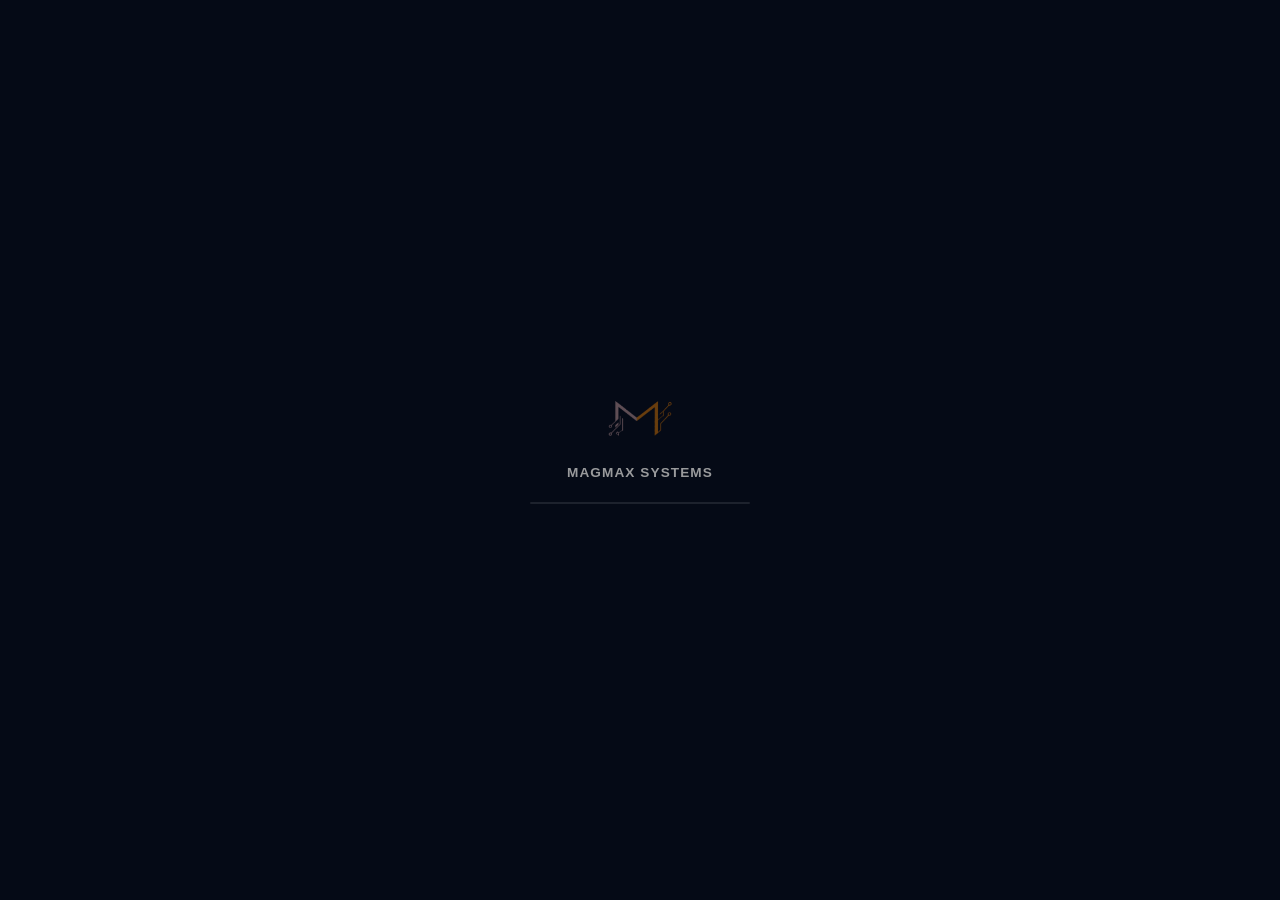
==== commit df45d7fb: "Bloqueia cards e páginas de Keyu, Captacione e Produtos (ainda não lançados) Na home, os 3 cards fic" ====
--- a/captacione.html
+++ b/captacione.html
@@ -3,6 +3,8 @@
 <head>
 <meta charset="UTF-8" />
 <meta name="viewport" content="width=device-width, initial-scale=1.0" />
+<meta http-equiv="refresh" content="0; url=/" />
+<meta name="robots" content="noindex, nofollow" />
 <title>Captacione — Magmax Systems</title>
 <meta name="description" content="Captacione: descubra quanto dinheiro público sua empresa pode acessar a partir do CNPJ. Criada e operada pela Magmax Systems." />
 <meta name="theme-color" content="#050a16" />
--- a/css/style.css
+++ b/css/style.css
@@ -227,6 +227,21 @@
 .scatter-tile.real:hover .tile-img img,.scatter-tile.real:focus-visible .tile-img img{filter:none}
 .scatter-tile.real .tile-img{background:var(--bg-soft)}
 .scatter-tile.real .card-wordmark{font-size:15px}
+
+/* tiles ainda não lançados — sem link, sem legenda, aviso "em breve" */
+.scatter-tile.soon{cursor:default}
+.scatter-tile.soon .tile-img img{filter:grayscale(90%) brightness(.4) contrast(1.05)}
+.scatter-tile.soon:hover .tile-img,.scatter-tile.soon:focus-visible .tile-img{transform:none;box-shadow:0 18px 40px rgba(0,0,0,.55)}
+.scatter-tile.soon:hover .tile-img img,.scatter-tile.soon:focus-visible .tile-img img{filter:grayscale(90%) brightness(.4) contrast(1.05)}
+.scatter-tile.soon .card-wordmark{opacity:.5}
+.scatter-tile.soon .tile-wordmark{opacity:.5}
+.tile-soon{
+  position:absolute;top:50%;left:50%;transform:translate(-50%,-50%);z-index:3;
+  font-family:var(--font-d);font-weight:700;font-size:.68rem;letter-spacing:.1em;text-transform:uppercase;
+  color:var(--ink);background:rgba(8,8,10,.75);backdrop-filter:blur(4px);
+  padding:.4rem .9rem;border-radius:999px;border:1px solid var(--accent-line);
+  white-space:nowrap;
+}
 
 /* tiles sem foto — nome da seção em destaque, estilo wordmark */
 .text-tile{
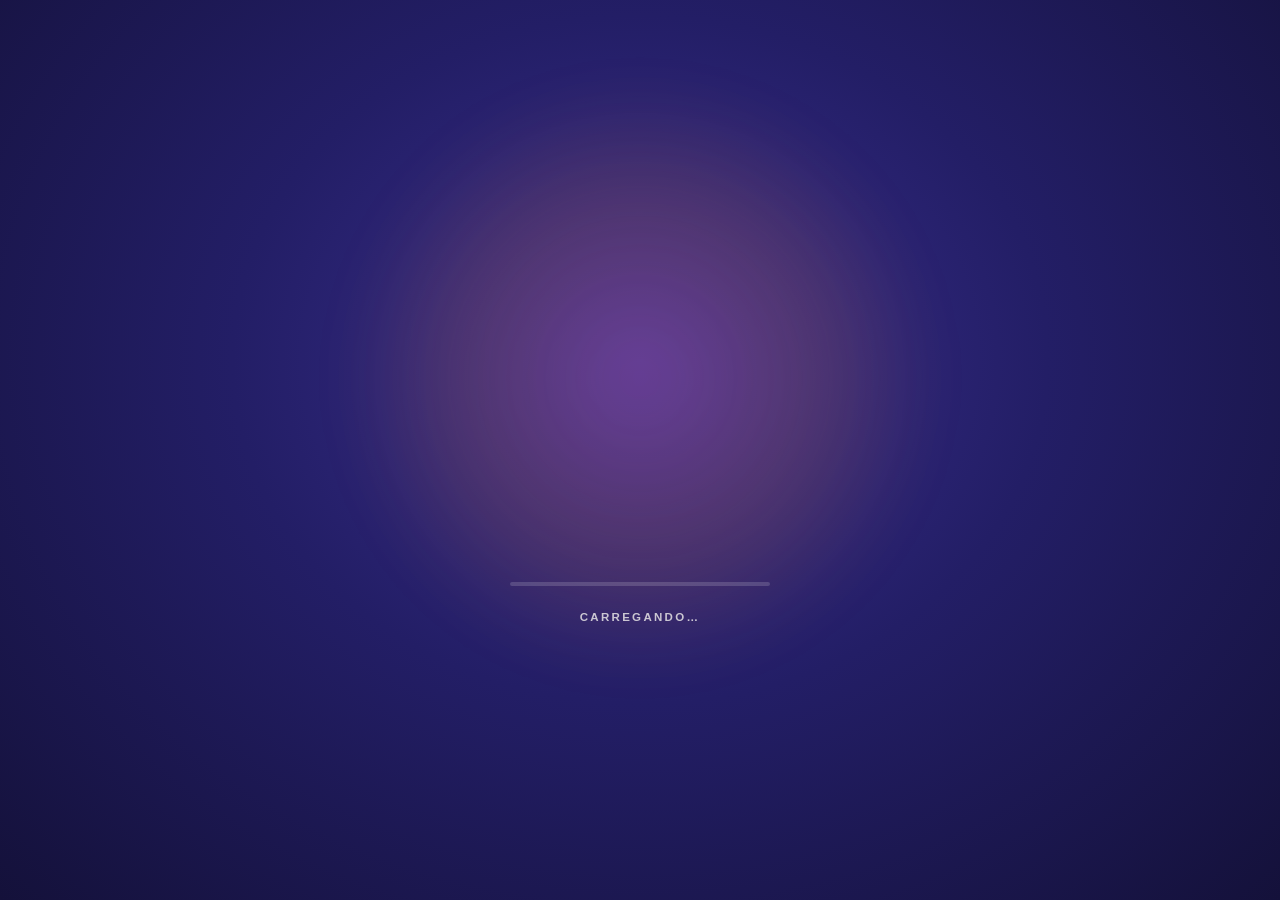
==== commit d54e057d: "Renova visual: novo preloader com logo, paleta mais clara e libera Produtos e Keyu Preloader usa o n" ====
--- a/captacione.html
+++ b/captacione.html
@@ -7,7 +7,7 @@
 <meta name="robots" content="noindex, nofollow" />
 <title>Captacione — Magmax Systems</title>
 <meta name="description" content="Captacione: descubra quanto dinheiro público sua empresa pode acessar a partir do CNPJ. Criada e operada pela Magmax Systems." />
-<meta name="theme-color" content="#050a16" />
+<meta name="theme-color" content="#1a1745" />
 <meta http-equiv="Content-Security-Policy" content="default-src 'self'; script-src 'self'; style-src 'self' 'unsafe-inline' https://fonts.googleapis.com; font-src https://fonts.gstatic.com; img-src 'self' https://picsum.photos https://fastly.picsum.photos data:; connect-src 'self'; base-uri 'self'; object-src 'none'" />
 <meta name="referrer" content="strict-origin-when-cross-origin" />
 <link rel="canonical" href="https://magmaxsystems.com.br/captacione.html" />
--- a/css/style.css
+++ b/css/style.css
@@ -4,16 +4,17 @@
 *,*::before,*::after{box-sizing:border-box;margin:0;padding:0}
 
 :root{
-  --bg:        #050a16;
-  --bg-soft:   #0b1220;
-  --bg-raise:  #101a2c;
+  --bg:        #1a1745;
+  --bg-soft:   #262163;
+  --bg-raise:  #322b7c;
   --ink:       #f5f4ef;
-  --ink-dim:   rgba(245,244,239,.62);
-  --ink-faint: rgba(245,244,239,.38);
+  --ink-dim:   rgba(245,244,239,.78);
+  --ink-faint: rgba(245,244,239,.55);
   --line:      rgba(245,244,239,.1);
   --line-soft: rgba(245,244,239,.06);
 
-  --accent:      #ff7a1a;
+  --accent:      #ff8a2a;
+  --pink:        #f472b6;
   --accent-soft: rgba(255,122,26,.14);
   --accent-line: rgba(255,122,26,.35);
 
@@ -64,21 +65,28 @@
 
 /* ── preloader ── */
 .preloader{
-  position:fixed;inset:0;z-index:10000;
-  background:var(--bg);
-  display:flex;flex-direction:column;align-items:center;justify-content:center;gap:1.4rem;
+  position:fixed;inset:0;z-index:10000;overflow:hidden;
+  background:radial-gradient(ellipse at 50% 40%, #3b2f8f 0%, #231e66 45%, #14113a 100%);
+  display:flex;flex-direction:column;align-items:center;justify-content:center;gap:1.6rem;
   transition:opacity .7s var(--ease), visibility .7s var(--ease);
 }
 .preloader.done{opacity:0;visibility:hidden;pointer-events:none}
-.preloader-mark svg,.preloader-mark img{animation:pulse 1.6s ease-in-out infinite}
-.preloader-mark img{height:46px;width:auto;display:block}
-@keyframes pulse{0%,100%{opacity:.4}50%{opacity:1}}
-.preloader-word{
-  font-family:var(--font-d);font-weight:800;letter-spacing:.08em;
-  font-size:.85rem;color:var(--ink-dim);
-}
-.preloader-bar{width:220px;height:2px;background:var(--line);overflow:hidden;border-radius:2px}
-.preloader-bar span{display:block;height:100%;width:0%;background:var(--accent);transition:width .3s ease-out}
+.preloader-glow{
+  position:absolute;top:42%;left:50%;width:min(80vw,640px);aspect-ratio:1;transform:translate(-50%,-50%);
+  background:radial-gradient(circle, rgba(244,114,182,.35) 0%, rgba(255,138,42,.22) 40%, transparent 70%);
+  filter:blur(30px);animation:glow 3s ease-in-out infinite;
+}
+.preloader-logo{
+  position:relative;width:min(78vw,420px);height:auto;
+  filter:drop-shadow(0 10px 40px rgba(244,114,182,.35));
+  animation:logoIn 1s var(--ease) both, float 3.2s ease-in-out 1s infinite;
+}
+@keyframes logoIn{from{opacity:0;transform:translateY(24px) scale(.9)}to{opacity:1;transform:none}}
+@keyframes float{0%,100%{transform:translateY(0)}50%{transform:translateY(-8px)}}
+@keyframes glow{0%,100%{opacity:.7;transform:translate(-50%,-50%) scale(.95)}50%{opacity:1;transform:translate(-50%,-50%) scale(1.08)}}
+.preloader-bar{position:relative;width:min(60vw,260px);height:4px;background:rgba(255,255,255,.16);overflow:hidden;border-radius:4px}
+.preloader-bar span{display:block;height:100%;width:0%;background:linear-gradient(90deg,var(--pink),var(--accent));border-radius:4px;transition:width .3s ease-out}
+.preloader-tag{position:relative;font-family:var(--font-d);font-weight:600;font-size:.72rem;letter-spacing:.2em;text-transform:uppercase;color:var(--ink-dim)}
 
 /* ── custom cursor ── */
 .cursor-dot,.cursor-ring{
@@ -104,7 +112,7 @@
   transition:background .4s,border-color .4s,backdrop-filter .4s;
 }
 nav.scrolled,nav.nav-solid{
-  background:rgba(8,8,10,.82);backdrop-filter:blur(16px);
+  background:rgba(26,23,69,.85);backdrop-filter:blur(16px);
   border-bottom-color:var(--line-soft);
 }
 .nav-logo{display:flex;align-items:center;gap:.6rem}
@@ -216,7 +224,7 @@
 }
 .tile-img img{
   width:100%;height:100%;object-fit:cover;display:block;
-  filter:grayscale(85%) brightness(.42) contrast(1.05);
+  filter:grayscale(40%) brightness(.7) contrast(1.05);
   transition:filter .4s var(--ease);
 }
 .scatter-tile.land .tile-img{aspect-ratio:3/2}
@@ -238,7 +246,7 @@
 .tile-soon{
   position:absolute;top:50%;left:50%;transform:translate(-50%,-50%);z-index:3;
   font-family:var(--font-d);font-weight:700;font-size:.68rem;letter-spacing:.1em;text-transform:uppercase;
-  color:var(--ink);background:rgba(8,8,10,.75);backdrop-filter:blur(4px);
+  color:var(--ink);background:rgba(26,23,69,.8);backdrop-filter:blur(4px);
   padding:.4rem .9rem;border-radius:999px;border:1px solid var(--accent-line);
   white-space:nowrap;
 }
@@ -253,10 +261,10 @@
   font-family:var(--font-display),system-ui,sans-serif;
   font-weight:800;letter-spacing:-.03em;line-height:1.1;
   font-size:clamp(1.05rem,2.4vw,1.5rem);
-  background:linear-gradient(95deg,var(--accent) 0,#14b8a6 55%,#0ea5e9 100%);
+  background:linear-gradient(95deg,var(--pink) 0,var(--accent) 100%);
   -webkit-background-clip:text;background-clip:text;color:transparent;
 }
-.scatter-tile:hover .text-tile,.scatter-tile:focus-visible .text-tile{background:linear-gradient(155deg, #17233a 0%, var(--bg-raise) 100%)}
+.scatter-tile:hover .text-tile,.scatter-tile:focus-visible .text-tile{background:linear-gradient(155deg, #3d3590 0%, var(--bg-raise) 100%)}
 
 /* nome sempre visível abaixo da imagem — descrição só no hover */
 .tile-cap{
@@ -433,7 +441,7 @@
   display:inline-flex;align-items:center;
   font-family:var(--font-display),system-ui,sans-serif;
   font-weight:800;font-size:23px;letter-spacing:-.035em;line-height:1;
-  background:linear-gradient(95deg,var(--accent) 0,#14b8a6 55%,#0ea5e9 100%);
+  background:linear-gradient(95deg,var(--pink) 0,var(--accent) 100%);
   -webkit-background-clip:text;background-clip:text;color:transparent;
   transition:opacity .15s;
 }
